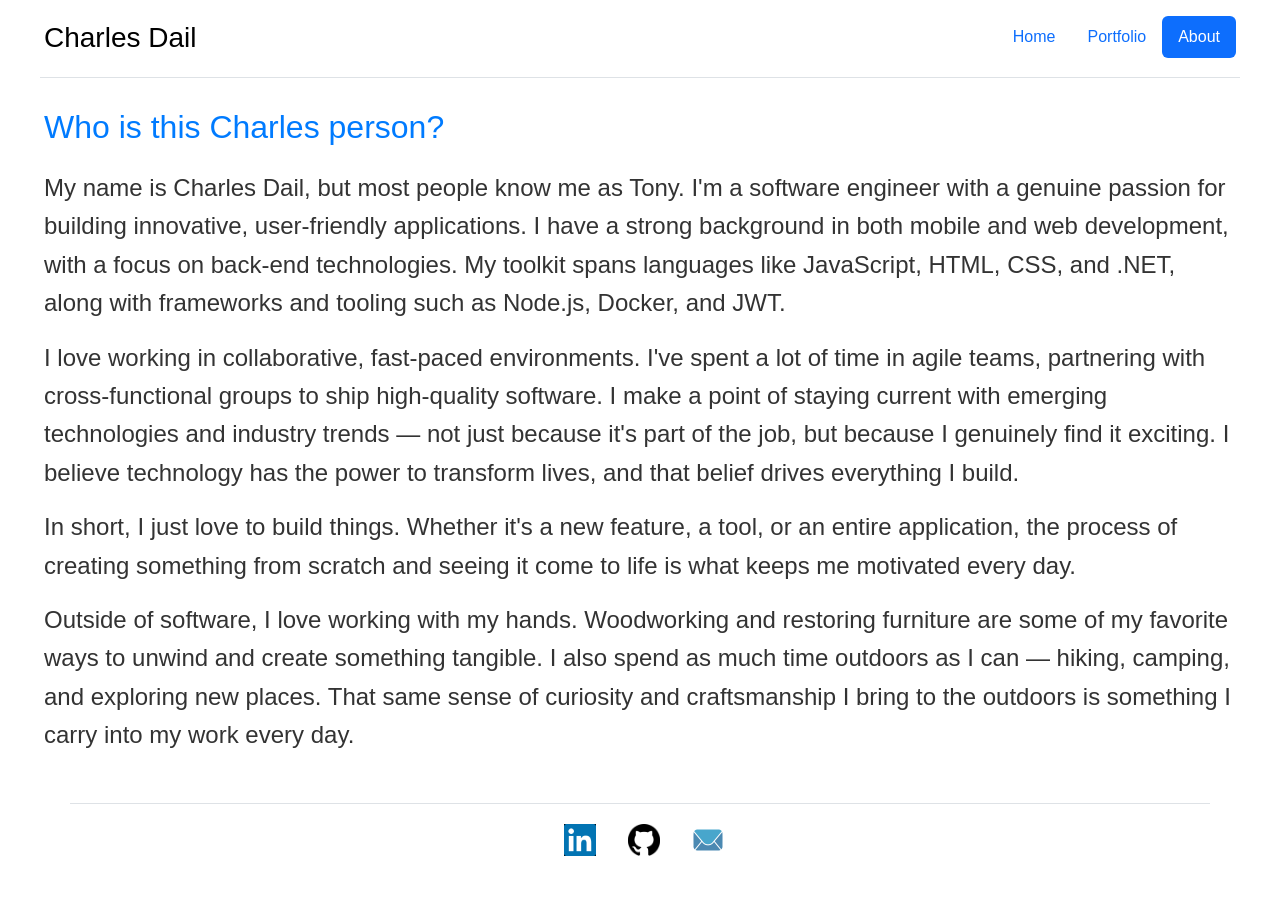
==== about.html @ be0ca4e4 "update about info" ====
<!doctype html>
<html lang="en">
  <head>
    <meta charset="UTF-8" />
    <meta name="viewport" content="width=device-width, initial-scale=1.0" />
    <meta
      http-equiv="Cache-Control"
      content="no-store, no-cache, must-revalidate, max-age=0"
    />
    <meta http-equiv="Pragma" content="no-cache" />
    <meta http-equiv="Expires" content="0" />
    <title>Charles Dail</title>
    <link
      href="https://cdn.jsdelivr.net/npm/bootstrap@5.3.8/dist/css/bootstrap.min.css"
      rel="stylesheet"
      integrity="sha384-sRIl4kxILFvY47J16cr9ZwB07vP4J8+LH7qKQnuqkuIAvNWLzeN8tE5YBujZqJLB"
      crossorigin="anonymous"
    />
    <link rel="stylesheet" href="styles/style.css" />
  </head>
  <body>
    <div data-include="partials/header.html"></div>
    <main class="container-fluid px-1">
        <section>
          <p class="page-title color-primary">Who is this Charles person?</p>
          <p class="page-content">
            My name is Charles Dail, but most people know me as Tony. I'm a software engineer with a genuine passion for building innovative, user-friendly applications. I have a strong background in both mobile and web development, with a focus on back-end technologies. My toolkit spans languages like JavaScript, HTML, CSS, and .NET, along with frameworks and tooling such as Node.js, Docker, and JWT.
          </p>
          <p class="page-content">
          I love working in collaborative, fast-paced environments. I've spent a lot of time in agile teams, partnering with cross-functional groups to ship high-quality software. I make a point of staying current with emerging technologies and industry trends — not just because it's part of the job, but because I genuinely find it exciting. I believe technology has the power to transform lives, and that belief drives everything I build.
          </p>
          <p class="page-content">
            In short, I just love to build things. Whether it's a new feature, a tool, or an entire application, the process of creating something from scratch and seeing it come to life is what keeps me motivated every day.
          </p>
          <p class="page-content">
            Outside of software, I love working with my hands. Woodworking and restoring furniture are some of my favorite ways to unwind and create something tangible. I also spend as much time outdoors as I can — hiking, camping, and exploring new places. That same sense of curiosity and craftsmanship I bring to the outdoors is something I carry into my work every day.          </p>
        </section>
    </main>

    <div data-include="partials/footer.html"></div>

    <script
      src="https://cdn.jsdelivr.net/npm/bootstrap@5.3.8/dist/js/bootstrap.bundle.min.js"
      integrity="sha384-FKyoEForCGlyvwx9Hj09JcYn3nv7wiPVlz7YYwJrWVcXK/BmnVDxM+D2scQbITxI"
      crossorigin="anonymous"
    ></script>
    <script src="scripts/includes.js"></script>
  </body>
</html>
---- styles/style.css ----
:root {
  --bg-color: #f4f7f6;
  --card-bg: #ffffff;
  --text-color: #333333;
  --html-color: #e34c26;
  --css-color: #264de4;
  --js-color: #f7df1e;
  --react-color: #61dafb;
  --node-color: #6cc24a;
  --python-color: #3776ab;
}
html {
  height: 100%;
}

body {
  font-family: Arial, sans-serif;
  margin: 0;
  padding: 0;
  line-height: 1.6;
  width: 100%;
  display: flex;
  flex-direction: column;
  height: 100vh;
  overflow: hidden;
}

main {
  flex: 1;
  overflow-y: auto;
  min-height: 0;
  padding-bottom: 5.5rem;
}
h1 {
  color: #333;
}

.container-fluid {
  max-width: 1200px;
  margin: 0 auto;
  width: 100%;
}

.color-primary {
  color: #007bff;
}
.color-secondary {
  color: #6c757d;
}

.profile-image {
  border: 3px solid black;
  height: 600px;
  width: 600px;
}

.social-icon {
  width: 32px;
  height: 32px;
}

.page-title {
  font-size: 2rem;
  margin-bottom: 1rem;
}

.page-content {
  font-size: 1.5rem;
  color: #333;
}

.skills-container {
  display: grid;
  grid-template-columns: repeat(auto-fit, minmax(150px, 1fr));
  gap: 20px;
  width: 100%;
  max-width: 900px;
}

.skill-card {
  background: var(--card-bg);
  padding: 20px;
  border-radius: 10px;
  text-align: center;
  box-shadow: 0 4px 6px rgba(0, 0, 0, 0.05);
  transition:
    transform 0.2s ease,
    box-shadow 0.2s ease;
}

.skill-card:hover {
  transform: translateY(-5px);
  box-shadow: 0 8px 15px rgba(0, 0, 0, 0.1);
}

.skill-card i {
  font-size: 3rem;
  margin-bottom: 15px;
}

.skill-card span {
  display: block;
  font-weight: 600;
  font-size: 1.1rem;
}

/* Brand Colors for Icons */
.html-icon {
  color: var(--html-color);
}
.css-icon {
  color: var(--css-color);
}
.js-icon {
  color: var(--js-color);
}
.react-icon {
  color: var(--react-color);
}
.node-icon {
  color: var(--node-color);
}
.python-icon {
  color: var(--python-color);
}
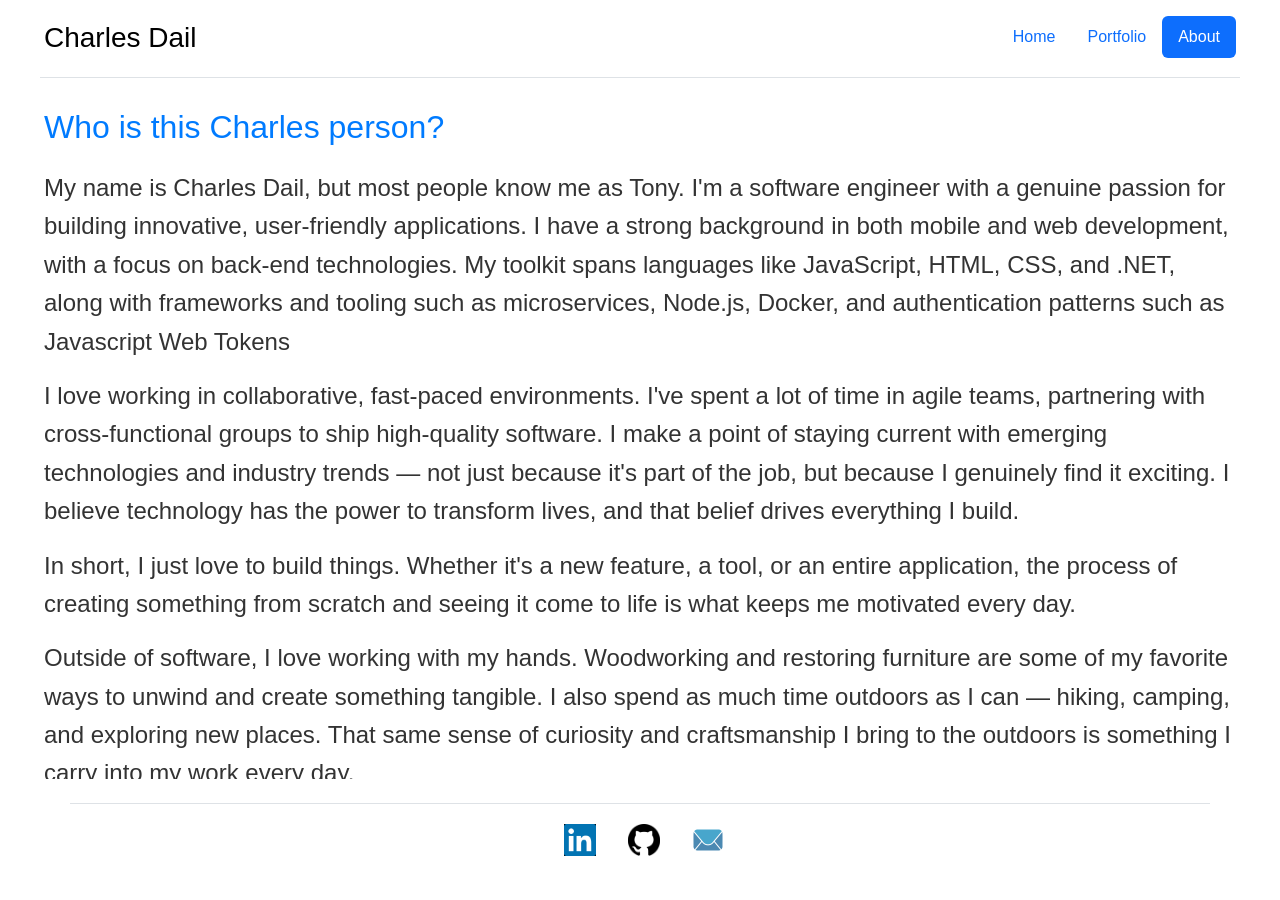
==== commit ad360cfe: "more updates for about" ====
--- a/about.html
+++ b/about.html
@@ -24,7 +24,7 @@
         <section>
           <p class="page-title color-primary">Who is this Charles person?</p>
           <p class="page-content">
-            My name is Charles Dail, but most people know me as Tony. I'm a software engineer with a genuine passion for building innovative, user-friendly applications. I have a strong background in both mobile and web development, with a focus on back-end technologies. My toolkit spans languages like JavaScript, HTML, CSS, and .NET, along with frameworks and tooling such as Node.js, Docker, and JWT.
+            My name is Charles Dail, but most people know me as Tony. I'm a software engineer with a genuine passion for building innovative, user-friendly applications. I have a strong background in both mobile and web development, with a focus on back-end technologies. My toolkit spans languages like JavaScript, HTML, CSS, and .NET, along with frameworks and tooling such as microservices, Node.js, Docker, and authentication patterns such as Javascript Web Tokens
           </p>
           <p class="page-content">
           I love working in collaborative, fast-paced environments. I've spent a lot of time in agile teams, partnering with cross-functional groups to ship high-quality software. I make a point of staying current with emerging technologies and industry trends — not just because it's part of the job, but because I genuinely find it exciting. I believe technology has the power to transform lives, and that belief drives everything I build.
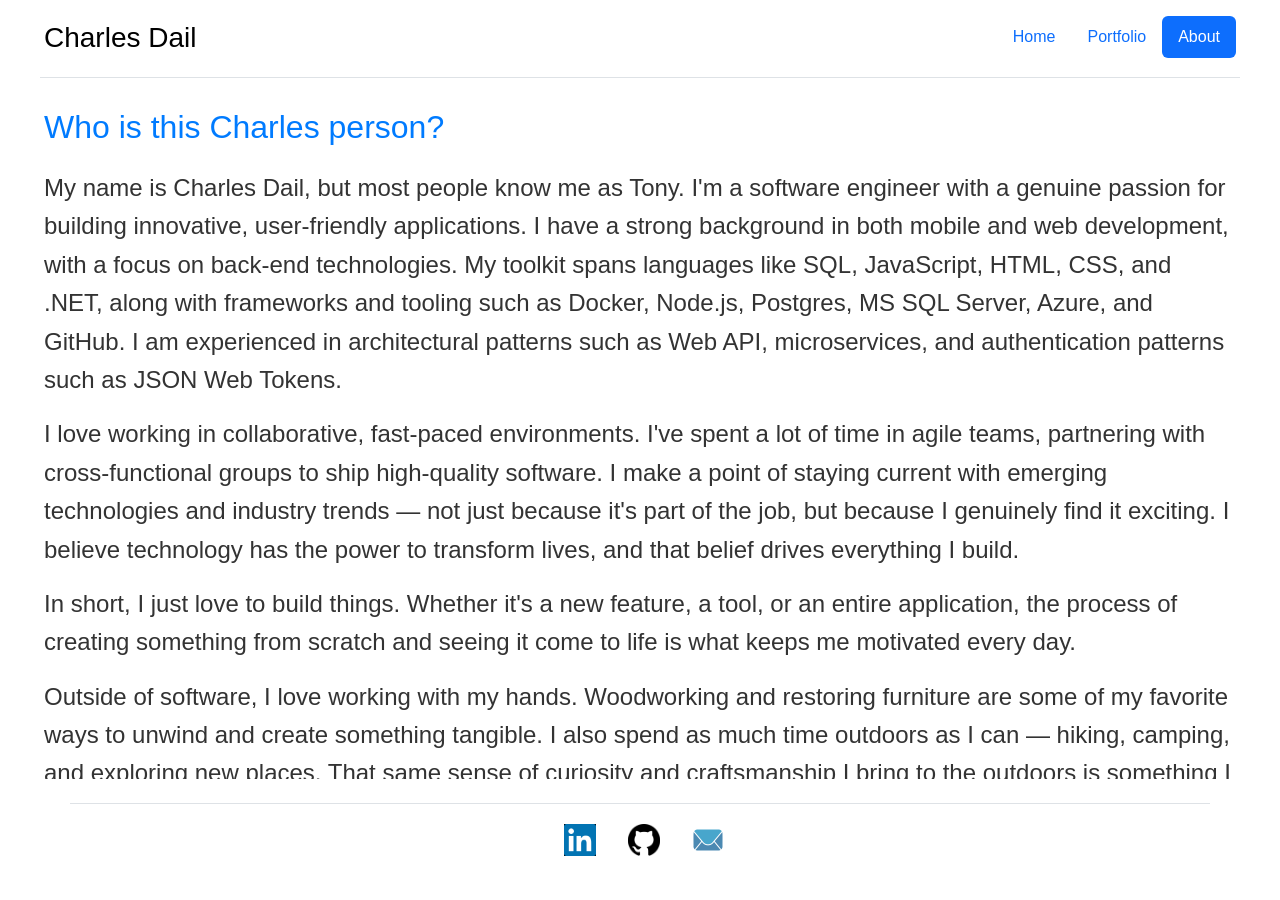
==== commit 1b5f2f59: "my profile updates" ====
--- a/about.html
+++ b/about.html
@@ -24,7 +24,7 @@
         <section>
           <p class="page-title color-primary">Who is this Charles person?</p>
           <p class="page-content">
-            My name is Charles Dail, but most people know me as Tony. I'm a software engineer with a genuine passion for building innovative, user-friendly applications. I have a strong background in both mobile and web development, with a focus on back-end technologies. My toolkit spans languages like JavaScript, HTML, CSS, and .NET, along with frameworks and tooling such as microservices, Node.js, Docker, and authentication patterns such as Javascript Web Tokens
+            My name is Charles Dail, but most people know me as Tony. I'm a software engineer with a genuine passion for building innovative, user-friendly applications. I have a strong background in both mobile and web development, with a focus on back-end technologies. My toolkit spans languages like SQL, JavaScript, HTML, CSS, and .NET, along with frameworks and tooling such as Docker, Node.js, Postgres, MS SQL Server, Azure, and GitHub. I am experienced in architectural patterns such as Web API, microservices, and authentication patterns such as JSON Web Tokens.
           </p>
           <p class="page-content">
           I love working in collaborative, fast-paced environments. I've spent a lot of time in agile teams, partnering with cross-functional groups to ship high-quality software. I make a point of staying current with emerging technologies and industry trends — not just because it's part of the job, but because I genuinely find it exciting. I believe technology has the power to transform lives, and that belief drives everything I build.
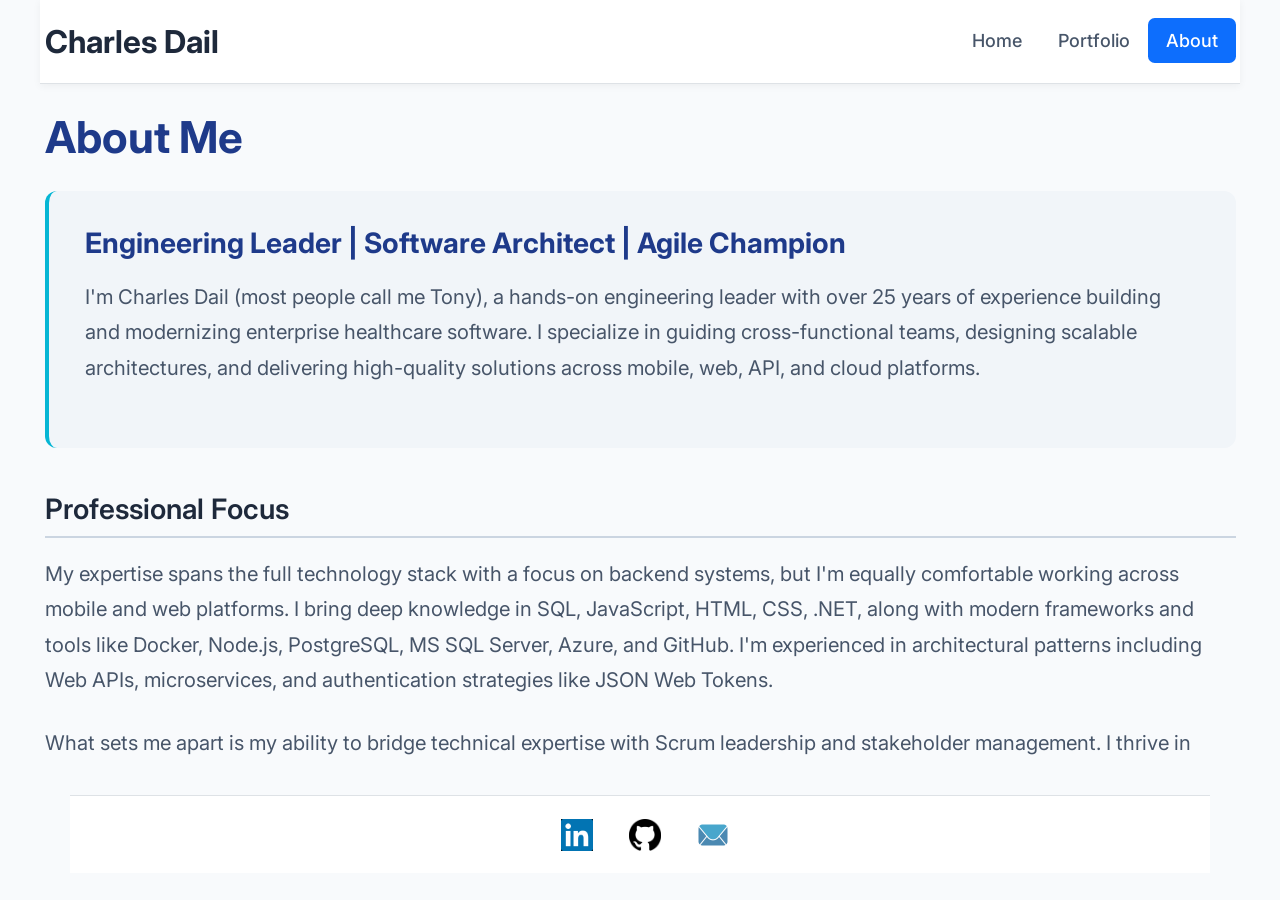
==== commit b20712b2: "updated colors, typography and overal tone" ====
--- a/about.html
+++ b/about.html
@@ -3,13 +3,25 @@
   <head>
     <meta charset="UTF-8" />
     <meta name="viewport" content="width=device-width, initial-scale=1.0" />
+    <meta name="description" content="About Charles Dail - Learn about my 25+ years of experience in engineering leadership, software architecture, and healthcare technology innovation. Passionate about building great teams and transformative solutions." />
+    <meta name="keywords" content="about charles dail, software engineering leader, career background, leadership philosophy, healthcare software" />
+    <meta name="author" content="Charles Dail" />
+    
+    <!-- Open Graph / Social Media -->
+    <meta property="og:type" content="profile" />
+    <meta property="og:title" content="About Charles Dail - Engineering Leader" />
+    <meta property="og:description" content="Learn about my 25+ years of experience in engineering leadership and healthcare technology innovation." />
+    
     <meta
       http-equiv="Cache-Control"
       content="no-store, no-cache, must-revalidate, max-age=0"
     />
     <meta http-equiv="Pragma" content="no-cache" />
     <meta http-equiv="Expires" content="0" />
-    <title>Charles Dail</title>
+    <title>About Charles Dail - Engineering Leader & Software Architect</title>
+    <link rel="preconnect" href="https://fonts.googleapis.com">
+    <link rel="preconnect" href="https://fonts.gstatic.com" crossorigin>
+    <link href="https://fonts.googleapis.com/css2?family=Inter:wght@400;500;600;700&display=swap" rel="stylesheet">
     <link
       href="https://cdn.jsdelivr.net/npm/bootstrap@5.3.8/dist/css/bootstrap.min.css"
       rel="stylesheet"
@@ -20,20 +32,49 @@
   </head>
   <body>
     <div data-include="partials/header.html"></div>
-    <main class="container-fluid px-1">
+    <main class="container-fluid px-1" role="main">
         <section>
-          <p class="page-title color-primary">Who is this Charles person?</p>
+          <h1 class="page-title color-primary">About Me</h1>
+          
+          <div class="about-summary">
+            <h2 class="color-secondary">Engineering Leader | Software Architect | Agile Champion</h2>
+            <p class="page-content">
+              I'm Charles Dail (most people call me Tony), a hands-on engineering leader with over 25 years of experience building and modernizing enterprise healthcare software. I specialize in guiding cross-functional teams, designing scalable architectures, and delivering high-quality solutions across mobile, web, API, and cloud platforms.
+            </p>
+          </div>
+
+          <h3 class="section-heading">Professional Focus</h3>
           <p class="page-content">
-            My name is Charles Dail, but most people know me as Tony. I'm a software engineer with a genuine passion for building innovative, user-friendly applications. I have a strong background in both mobile and web development, with a focus on back-end technologies. My toolkit spans languages like SQL, JavaScript, HTML, CSS, and .NET, along with frameworks and tooling such as Docker, Node.js, Postgres, MS SQL Server, Azure, and GitHub. I am experienced in architectural patterns such as Web API, microservices, and authentication patterns such as JSON Web Tokens.
+            My expertise spans the full technology stack with a focus on backend systems, but I'm equally comfortable working across mobile and web platforms. I bring deep knowledge in SQL, JavaScript, HTML, CSS, .NET, along with modern frameworks and tools like Docker, Node.js, PostgreSQL, MS SQL Server, Azure, and GitHub. I'm experienced in architectural patterns including Web APIs, microservices, and authentication strategies like JSON Web Tokens.
           </p>
+          
           <p class="page-content">
-          I love working in collaborative, fast-paced environments. I've spent a lot of time in agile teams, partnering with cross-functional groups to ship high-quality software. I make a point of staying current with emerging technologies and industry trends — not just because it's part of the job, but because I genuinely find it exciting. I believe technology has the power to transform lives, and that belief drives everything I build.
+            What sets me apart is my ability to bridge technical expertise with Scrum leadership and stakeholder management. I thrive in collaborative, agile environments where I can mentor teams, align cross-functional groups, and ensure we're delivering software that truly solves user problems.
           </p>
+
+          <h3 class="section-heading">Leadership Philosophy</h3>
           <p class="page-content">
-            In short, I just love to build things. Whether it's a new feature, a tool, or an entire application, the process of creating something from scratch and seeing it come to life is what keeps me motivated every day.
+            I believe great software comes from great teams. My approach combines technical rigor with empathy and clear communication. I focus on building psychological safety, removing blockers, and empowering team members to do their best work. Whether I'm architecting a new system or conducting a sprint retrospective, I'm always thinking about how to make the process better for everyone involved.
           </p>
+
+          <h3 class="section-heading">Passion for Innovation</h3>
           <p class="page-content">
-            Outside of software, I love working with my hands. Woodworking and restoring furniture are some of my favorite ways to unwind and create something tangible. I also spend as much time outdoors as I can — hiking, camping, and exploring new places. That same sense of curiosity and craftsmanship I bring to the outdoors is something I carry into my work every day.          </p>
+            Technology isn't just my career—it's my passion. I stay current with emerging technologies and industry trends because I genuinely find them exciting. I believe technology has the power to transform lives, especially in healthcare where the impact is so direct and meaningful. That belief drives everything I build and every team I lead.
+          </p>
+
+          <h3 class="section-heading">Beyond the Code</h3>
+          <p class="page-content">
+            Outside of software, I love working with my hands. Woodworking and restoring furniture are some of my favorite ways to unwind and create something tangible. I also spend as much time outdoors as I can—hiking, camping, and exploring new places. That same sense of curiosity and craftsmanship I bring to the workshop is something I carry into my work every day.
+          </p>
+          
+          <div class="cta-group mt-4">
+            <a href="mailto:tony.dail@gmail.com" class="btn-primary-custom">
+              <i class="fas fa-envelope"></i> Get in Touch
+            </a>
+            <a href="https://www.linkedin.com/in/charles-dail-b689771" target="_blank" class="btn-secondary-custom">
+              <i class="fab fa-linkedin"></i> Connect on LinkedIn
+            </a>
+          </div>
         </section>
     </main>
 
--- a/styles/style.css
+++ b/styles/style.css
@@ -1,28 +1,86 @@
 :root {
-  --bg-color: #f4f7f6;
-  --card-bg: #ffffff;
-  --text-color: #333333;
+  /* Brand Colors - Trustworthy + Innovative + Developer-Focused */
+  --primary-blue: #1e3a8a; /* Deep blue - trustworthy, professional */
+  --primary-blue-light: #3b82f6; /* Lighter blue for interactive elements */
+  --primary-blue-dark: #1e293b; /* Dark blue for headers */
+  
+  --secondary-teal: #06b6d4; /* Vibrant teal - innovative, energetic */
+  --secondary-teal-light: #22d3ee;
+  --secondary-teal-dark: #0891b2;
+  
+  --accent-orange: #f97316; /* Warm orange - call to action */
+  --accent-purple: #8b5cf6; /* Purple - creative, technical */
+  
+  /* Neutrals */
+  --gray-50: #f8fafc;
+  --gray-100: #f1f5f9;
+  --gray-200: #e2e8f0;
+  --gray-300: #cbd5e1;
+  --gray-400: #94a3b8;
+  --gray-500: #64748b;
+  --gray-600: #475569;
+  --gray-700: #334155;
+  --gray-800: #1e293b;
+  --gray-900: #0f172a;
+  
+  /* Semantic Colors */
+  --text-primary: #0f172a;
+  --text-secondary: #475569;
+  --text-muted: #64748b;
+  --bg-primary: #ffffff;
+  --bg-secondary: #f8fafc;
+  --bg-tertiary: #f1f5f9;
+  
+  --success: #10b981;
+  --warning: #f59e0b;
+  --error: #ef4444;
+  --info: #06b6d4;
+  
+  /* Legacy brand colors for skill icons */
   --html-color: #e34c26;
   --css-color: #264de4;
   --js-color: #f7df1e;
   --react-color: #61dafb;
   --node-color: #6cc24a;
   --python-color: #3776ab;
+  
+  /* Typography Scale - Modular Scale 1.25 */
+  --font-base: 18px;
+  --font-sm: 0.875rem;
+  --font-md: 1rem;
+  --font-lg: 1.125rem;
+  --font-xl: 1.25rem;
+  --font-2xl: 1.563rem;
+  --font-3xl: 1.953rem;
+  --font-4xl: 2.441rem;
+  --font-5xl: 3.052rem;
+  
+  --line-height-tight: 1.2;
+  --line-height-normal: 1.5;
+  --line-height-relaxed: 1.75;
+  
+  --font-weight-normal: 400;
+  --font-weight-medium: 500;
+  --font-weight-semibold: 600;
+  --font-weight-bold: 700;
 }
 html {
   height: 100%;
+  font-size: var(--font-base);
 }
 
 body {
-  font-family: Arial, sans-serif;
+  font-family: 'Inter', -apple-system, BlinkMacSystemFont, 'Segoe UI', Roboto, 'Helvetica Neue', Arial, sans-serif;
   margin: 0;
   padding: 0;
-  line-height: 1.6;
+  line-height: var(--line-height-normal);
   width: 100%;
   display: flex;
   flex-direction: column;
   height: 100vh;
   overflow: hidden;
+  background-color: var(--bg-secondary);
+  color: var(--text-primary);
 }
 
 main {
@@ -31,6 +89,34 @@
   min-height: 0;
   padding-bottom: 5.5rem;
 }
+h1, h2, h3, h4, h5, h6 {
+  font-family: 'Inter', -apple-system, BlinkMacSystemFont, 'Segoe UI', sans-serif;
+  font-weight: var(--font-weight-bold);
+  line-height: var(--line-height-tight);
+  color: var(--primary-blue-dark);
+  margin-top: 0;
+}
+
+h1 {
+  font-size: var(--font-5xl);
+  margin-bottom: 1.5rem;
+}
+
+h2 {
+  font-size: var(--font-4xl);
+  margin-bottom: 1.25rem;
+}
+
+h3 {
+  font-size: var(--font-3xl);
+  margin-bottom: 1rem;
+}
+
+h4 {
+  font-size: var(--font-2xl);
+  margin-bottom: 0.875rem;
+}
+
 h1 {
   color: #333;
 }
@@ -42,10 +128,10 @@
 }
 
 .color-primary {
-  color: #007bff;
+  color: var(--primary-blue);
 }
 .color-secondary {
-  color: #6c757d;
+  color: var(--text-secondary);
 }
 
 .profile-image {
@@ -60,13 +146,17 @@
 }
 
 .page-title {
-  font-size: 2rem;
-  margin-bottom: 1rem;
+  font-size: var(--font-4xl);
+  font-weight: var(--font-weight-bold);
+  line-height: var(--line-height-tight);
+  margin-bottom: 1.5rem;
 }
 
 .page-content {
-  font-size: 1.5rem;
-  color: #333;
+  font-size: var(--font-lg);
+  line-height: var(--line-height-relaxed);
+  color: var(--text-secondary);
+  margin-bottom: 1.5rem;
 }
 
 .skills-container {
@@ -78,7 +168,7 @@
 }
 
 .skill-card {
-  background: var(--card-bg);
+  background: var(--bg-primary);
   padding: 20px;
   border-radius: 10px;
   text-align: center;
@@ -86,11 +176,13 @@
   transition:
     transform 0.2s ease,
     box-shadow 0.2s ease;
+  border: 1px solid var(--gray-200);
 }
 
 .skill-card:hover {
   transform: translateY(-5px);
   box-shadow: 0 8px 15px rgba(0, 0, 0, 0.1);
+  border-color: var(--secondary-teal);
 }
 
 .skill-card i {
@@ -100,8 +192,9 @@
 
 .skill-card span {
   display: block;
-  font-weight: 600;
-  font-size: 1.1rem;
+  font-weight: var(--font-weight-semibold);
+  font-size: var(--font-lg);
+  color: var(--text-primary);
 }
 
 /* Brand Colors for Icons */
@@ -123,3 +216,349 @@
 .python-icon {
   color: var(--python-color);
 }
+.linux-icon {
+  color: var(--gray-800);
+}
+.apple-icon {
+  color: var(--gray-700);
+}
+.windows-icon {
+  color: #0078D4;
+}
+.android-icon {
+  color: #3DDC84;
+}
+.docker-icon {
+  color: #2496ED;
+}
+.atlassian-icon {
+  color: #0052CC;
+}
+.github-icon {
+  color: var(--gray-900);
+}
+
+/* Buttons and CTAs */
+.btn-primary-custom {
+  background-color: var(--primary-blue);
+  color: white;
+  padding: 0.75rem 1.5rem;
+  border-radius: 8px;
+  font-weight: var(--font-weight-semibold);
+  text-decoration: none;
+  display: inline-block;
+  transition: all 0.2s ease;
+  border: none;
+  cursor: pointer;
+}
+
+.btn-primary-custom:hover {
+  background-color: var(--primary-blue-dark);
+  transform: translateY(-2px);
+  box-shadow: 0 4px 12px rgba(30, 58, 138, 0.3);
+  color: white;
+}
+
+.btn-secondary-custom {
+  background-color: var(--secondary-teal);
+  color: white;
+  padding: 0.75rem 1.5rem;
+  border-radius: 8px;
+  font-weight: var(--font-weight-semibold);
+  text-decoration: none;
+  display: inline-block;
+  transition: all 0.2s ease;
+  border: none;
+  cursor: pointer;
+}
+
+.btn-secondary-custom:hover {
+  background-color: var(--secondary-teal-dark);
+  transform: translateY(-2px);
+  box-shadow: 0 4px 12px rgba(6, 182, 212, 0.3);
+  color: white;
+}
+
+.btn-outline-custom {
+  background-color: transparent;
+  color: var(--primary-blue);
+  padding: 0.75rem 1.5rem;
+  border-radius: 8px;
+  font-weight: var(--font-weight-semibold);
+  text-decoration: none;
+  display: inline-block;
+  transition: all 0.2s ease;
+  border: 2px solid var(--primary-blue);
+  cursor: pointer;
+}
+
+.btn-outline-custom:hover {
+  background-color: var(--primary-blue);
+  color: white;
+  transform: translateY(-2px);
+}
+
+/* Links */
+a {
+  color: var(--secondary-teal);
+  text-decoration: none;
+  transition: color 0.2s ease;
+}
+
+a:hover {
+  color: var(--secondary-teal-dark);
+  text-decoration: underline;
+}
+
+/* Hero Section Styles */
+.hero-section {
+  background: linear-gradient(135deg, var(--bg-secondary) 0%, var(--gray-100) 100%);
+  padding: 3rem 0;
+  border-radius: 12px;
+  margin-bottom: 2rem;
+}
+
+.hero-headline {
+  font-size: var(--font-5xl);
+  font-weight: var(--font-weight-bold);
+  line-height: var(--line-height-tight);
+  margin-bottom: 1rem;
+}
+
+.hero-subheadline {
+  font-size: var(--font-3xl);
+  font-weight: var(--font-weight-semibold);
+  line-height: var(--line-height-tight);
+  margin-bottom: 1.5rem;
+}
+
+.hero-metrics {
+  display: flex;
+  gap: 2rem;
+  margin: 1.5rem 0;
+  flex-wrap: wrap;
+}
+
+.hero-metric {
+  display: flex;
+  align-items: center;
+  gap: 0.5rem;
+  font-size: var(--font-lg);
+  font-weight: var(--font-weight-medium);
+  color: var(--text-secondary);
+}
+
+.hero-metric i {
+  color: var(--secondary-teal);
+}
+
+.cta-group {
+  display: flex;
+  gap: 1rem;
+  margin-top: 2rem;
+  flex-wrap: wrap;
+}
+
+/* Skills Section */
+.skills-section {
+  width: 100%;
+  max-width: 1200px;
+}
+
+.skills-category-title {
+  font-size: var(--font-2xl);
+  font-weight: var(--font-weight-semibold);
+  color: var(--primary-blue-dark);
+  margin-top: 2.5rem;
+  margin-bottom: 1.25rem;
+  padding-bottom: 0.5rem;
+  border-bottom: 2px solid var(--secondary-teal);
+}
+
+/* About Page Sections */
+.about-summary {
+  background: var(--bg-tertiary);
+  padding: 2rem;
+  border-radius: 12px;
+  margin-bottom: 2rem;
+  border-left: 4px solid var(--secondary-teal);
+}
+
+.about-summary h2 {
+  font-size: var(--font-2xl);
+  color: var(--primary-blue);
+  margin-bottom: 1rem;
+}
+
+.section-heading {
+  font-size: var(--font-2xl);
+  font-weight: var(--font-weight-semibold);
+  color: var(--primary-blue-dark);
+  margin-top: 2.5rem;
+  margin-bottom: 1rem;
+  padding-bottom: 0.5rem;
+  border-bottom: 2px solid var(--gray-300);
+}
+
+/* Portfolio Cards */
+.portfolio-grid {
+  display: grid;
+  grid-template-columns: repeat(auto-fit, minmax(350px, 1fr));
+  gap: 2rem;
+  margin-top: 2rem;
+}
+
+.portfolio-card {
+  background: var(--bg-primary);
+  border: 1px solid var(--gray-200);
+  border-radius: 12px;
+  overflow: hidden;
+  transition: all 0.3s ease;
+  box-shadow: 0 2px 8px rgba(0, 0, 0, 0.05);
+}
+
+.portfolio-card:hover {
+  transform: translateY(-5px);
+  box-shadow: 0 8px 20px rgba(0, 0, 0, 0.1);
+  border-color: var(--secondary-teal);
+}
+
+.portfolio-card-header {
+  background: linear-gradient(135deg, var(--primary-blue) 0%, var(--primary-blue-light) 100%);
+  color: white;
+  padding: 1.5rem;
+  display: flex;
+  align-items: center;
+  gap: 1rem;
+}
+
+.portfolio-icon {
+  font-size: 2rem;
+  color: var(--secondary-teal-light);
+}
+
+.portfolio-card-header h3 {
+  margin: 0;
+  font-size: var(--font-xl);
+  color: white;
+}
+
+.portfolio-card-body {
+  padding: 1.5rem;
+}
+
+.portfolio-card-body p {
+  font-size: var(--font-md);
+  line-height: var(--line-height-normal);
+  color: var(--text-secondary);
+  margin-bottom: 1rem;
+}
+
+.portfolio-card-body ul {
+  margin: 1rem 0;
+  padding-left: 1.5rem;
+}
+
+.portfolio-card-body li {
+  color: var(--text-secondary);
+  margin-bottom: 0.5rem;
+}
+
+.tech-tags {
+  display: flex;
+  flex-wrap: wrap;
+  gap: 0.5rem;
+  margin: 1rem 0;
+}
+
+.tech-tag {
+  background: var(--bg-tertiary);
+  color: var(--primary-blue);
+  padding: 0.25rem 0.75rem;
+  border-radius: 6px;
+  font-size: var(--font-sm);
+  font-weight: var(--font-weight-medium);
+  border: 1px solid var(--gray-300);
+}
+
+.portfolio-card-footer {
+  padding: 1rem 1.5rem;
+  background: var(--bg-secondary);
+  border-top: 1px solid var(--gray-200);
+}
+
+.btn-sm {
+  padding: 0.5rem 1rem;
+  font-size: var(--font-sm);
+}
+
+/* Header and Navigation */
+header {
+  background: var(--bg-primary);
+  box-shadow: 0 2px 8px rgba(0, 0, 0, 0.05);
+}
+
+.header-name {
+  font-weight: var(--font-weight-bold);
+  color: var(--primary-blue-dark);
+}
+
+.nav-link-custom {
+  color: var(--text-secondary);
+  font-weight: var(--font-weight-medium);
+  transition: all 0.2s ease;
+  border-radius: 8px;
+  padding: 0.5rem 1rem;
+}
+
+.nav-link-custom:hover {
+  color: var(--primary-blue);
+  background-color: var(--bg-secondary);
+}
+
+.nav-link-custom.active {
+  color: white;
+  background-color: var(--primary-blue);
+}
+
+.nav-link-custom.active:hover {
+  background-color: var(--primary-blue-dark);
+}
+
+/* Footer */
+footer {
+  background: var(--bg-primary);
+  border-top: 2px solid var(--gray-200);
+}
+
+/* Responsive adjustments */
+@media (max-width: 768px) {
+  .hero-headline {
+    font-size: var(--font-4xl);
+  }
+  
+  .hero-subheadline {
+    font-size: var(--font-2xl);
+  }
+  
+  .hero-metrics {
+    flex-direction: column;
+    gap: 0.75rem;
+  }
+  
+  .cta-group {
+    flex-direction: column;
+    width: 100%;
+  }
+  
+  .btn-primary-custom,
+  .btn-secondary-custom,
+  .btn-outline-custom {
+    width: 100%;
+    text-align: center;
+  }
+  
+  .portfolio-grid {
+    grid-template-columns: 1fr;
+  }
+}
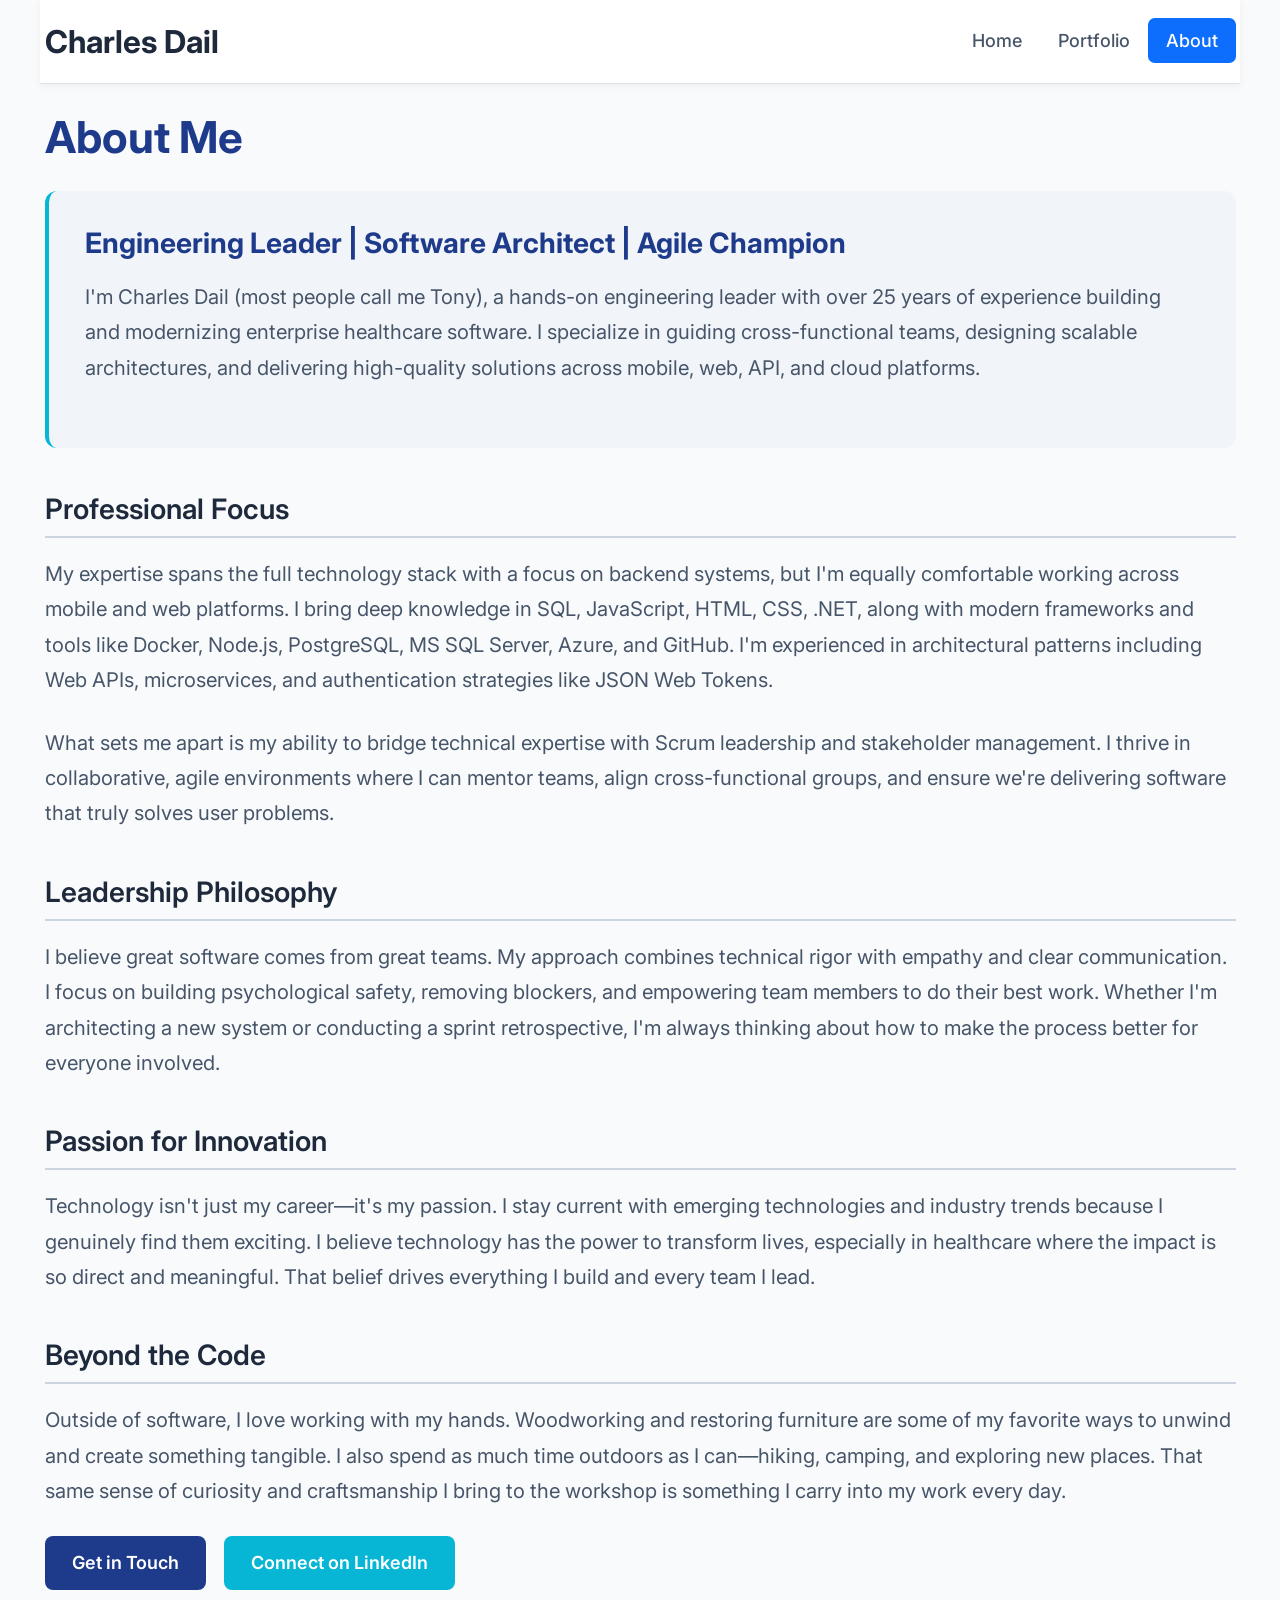
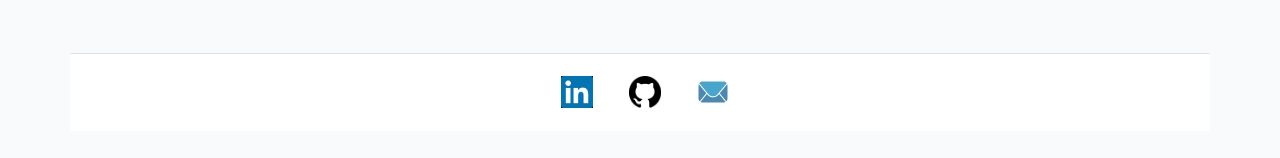
==== commit f90ebe5b: "Fixed LinkedIn links and added readme file." ====
--- a/about.html
+++ b/about.html
@@ -71,7 +71,7 @@
             <a href="mailto:tony.dail@gmail.com" class="btn-primary-custom">
               <i class="fas fa-envelope"></i> Get in Touch
             </a>
-            <a href="https://www.linkedin.com/in/charles-dail-b689771" target="_blank" class="btn-secondary-custom">
+            <a href="https://www.linkedin.com/in/charlesadail" target="_blank" class="btn-secondary-custom">
               <i class="fab fa-linkedin"></i> Connect on LinkedIn
             </a>
           </div>
--- a/styles/style.css
+++ b/styles/style.css
@@ -65,7 +65,6 @@
   --font-weight-bold: 700;
 }
 html {
-  height: 100%;
   font-size: var(--font-base);
 }
 
@@ -75,19 +74,16 @@
   padding: 0;
   line-height: var(--line-height-normal);
   width: 100%;
+  background-color: var(--bg-secondary);
+  color: var(--text-primary);
+  min-height: 100vh;
   display: flex;
   flex-direction: column;
-  height: 100vh;
-  overflow: hidden;
-  background-color: var(--bg-secondary);
-  color: var(--text-primary);
 }
 
 main {
   flex: 1;
-  overflow-y: auto;
-  min-height: 0;
-  padding-bottom: 5.5rem;
+  padding-bottom: 2rem;
 }
 h1, h2, h3, h4, h5, h6 {
   font-family: 'Inter', -apple-system, BlinkMacSystemFont, 'Segoe UI', sans-serif;
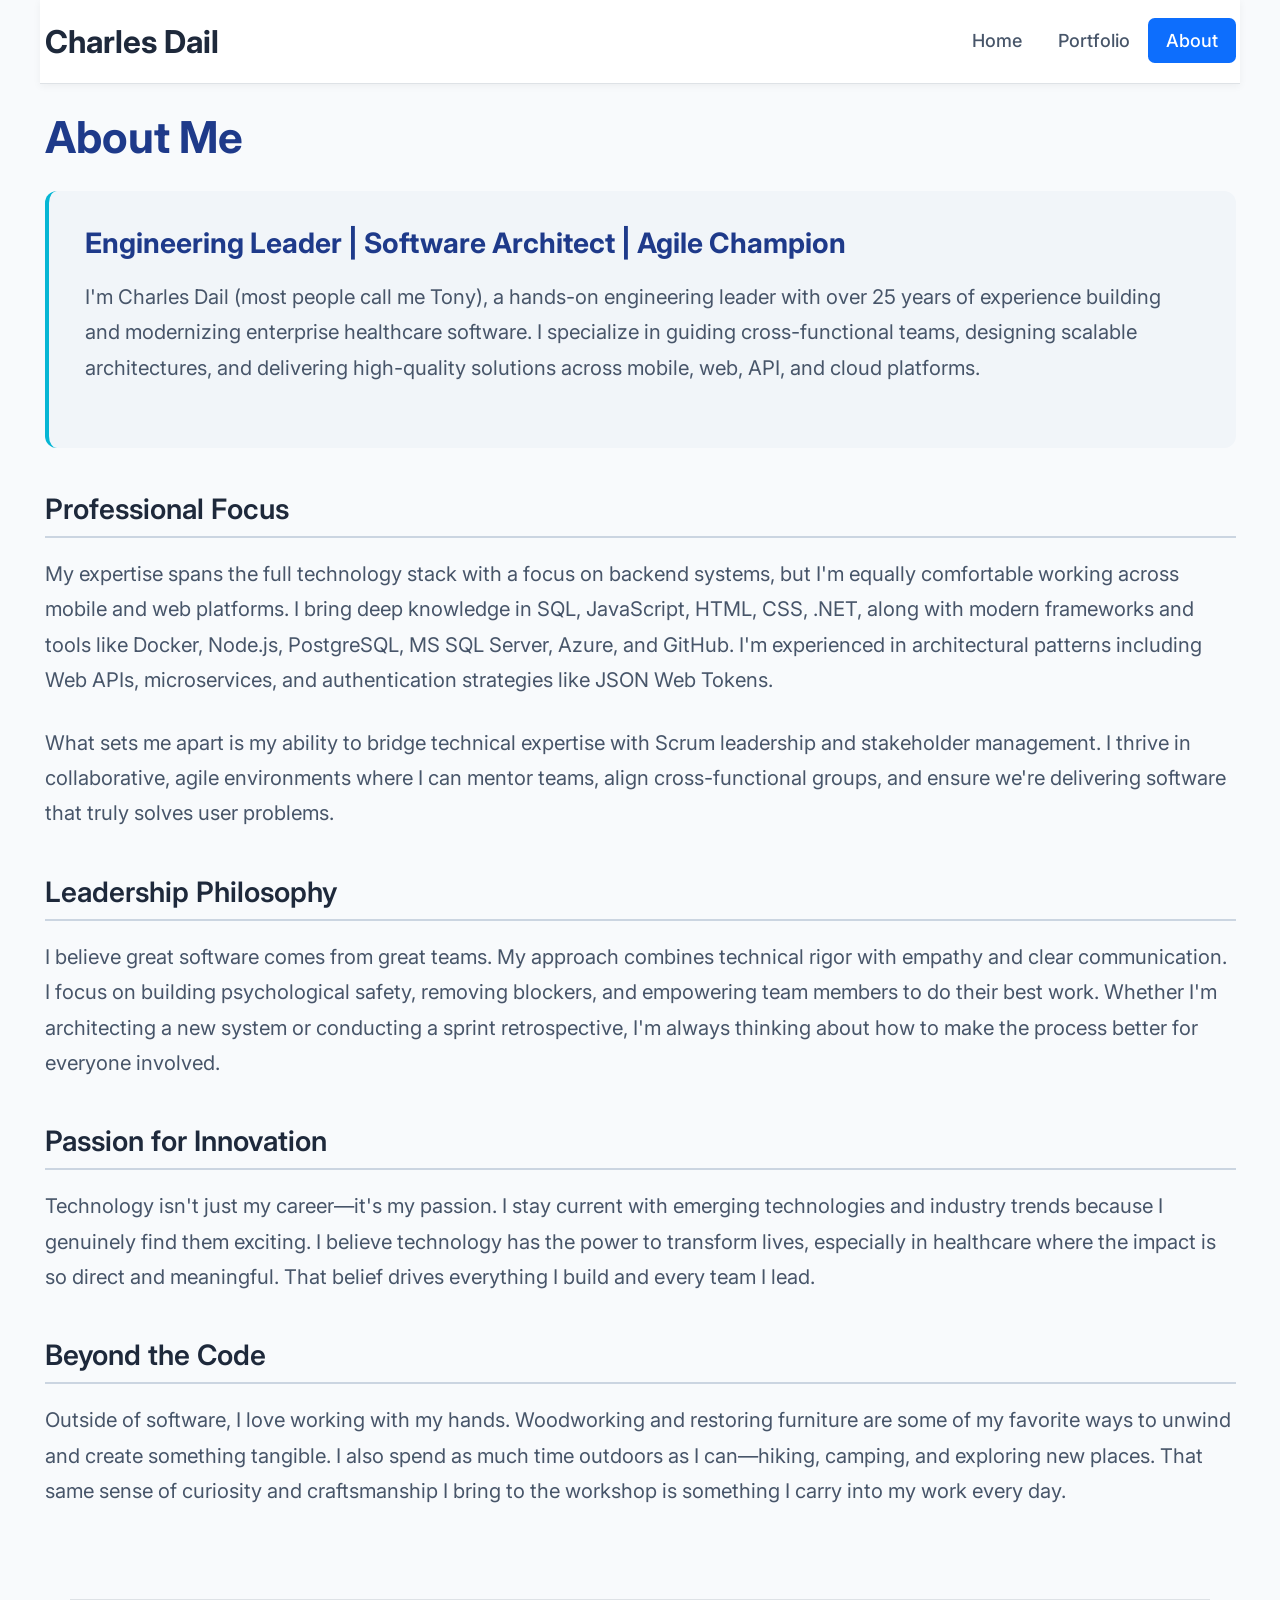
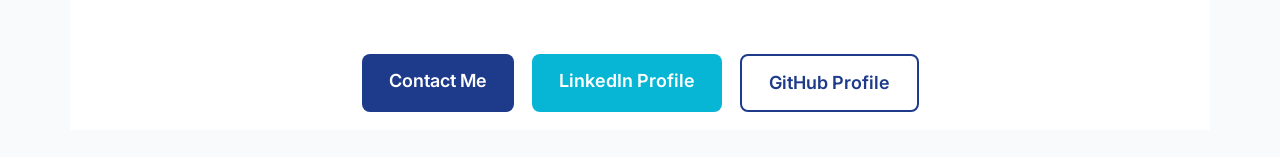
==== commit 65e592c5: "Cleaned up footer and removed duplicate buttons for various profiles" ====
--- a/about.html
+++ b/about.html
@@ -66,15 +66,6 @@
           <p class="page-content">
             Outside of software, I love working with my hands. Woodworking and restoring furniture are some of my favorite ways to unwind and create something tangible. I also spend as much time outdoors as I can—hiking, camping, and exploring new places. That same sense of curiosity and craftsmanship I bring to the workshop is something I carry into my work every day.
           </p>
-          
-          <div class="cta-group mt-4">
-            <a href="mailto:tony.dail@gmail.com" class="btn-primary-custom">
-              <i class="fas fa-envelope"></i> Get in Touch
-            </a>
-            <a href="https://www.linkedin.com/in/charlesadail" target="_blank" class="btn-secondary-custom">
-              <i class="fab fa-linkedin"></i> Connect on LinkedIn
-            </a>
-          </div>
         </section>
     </main>
 
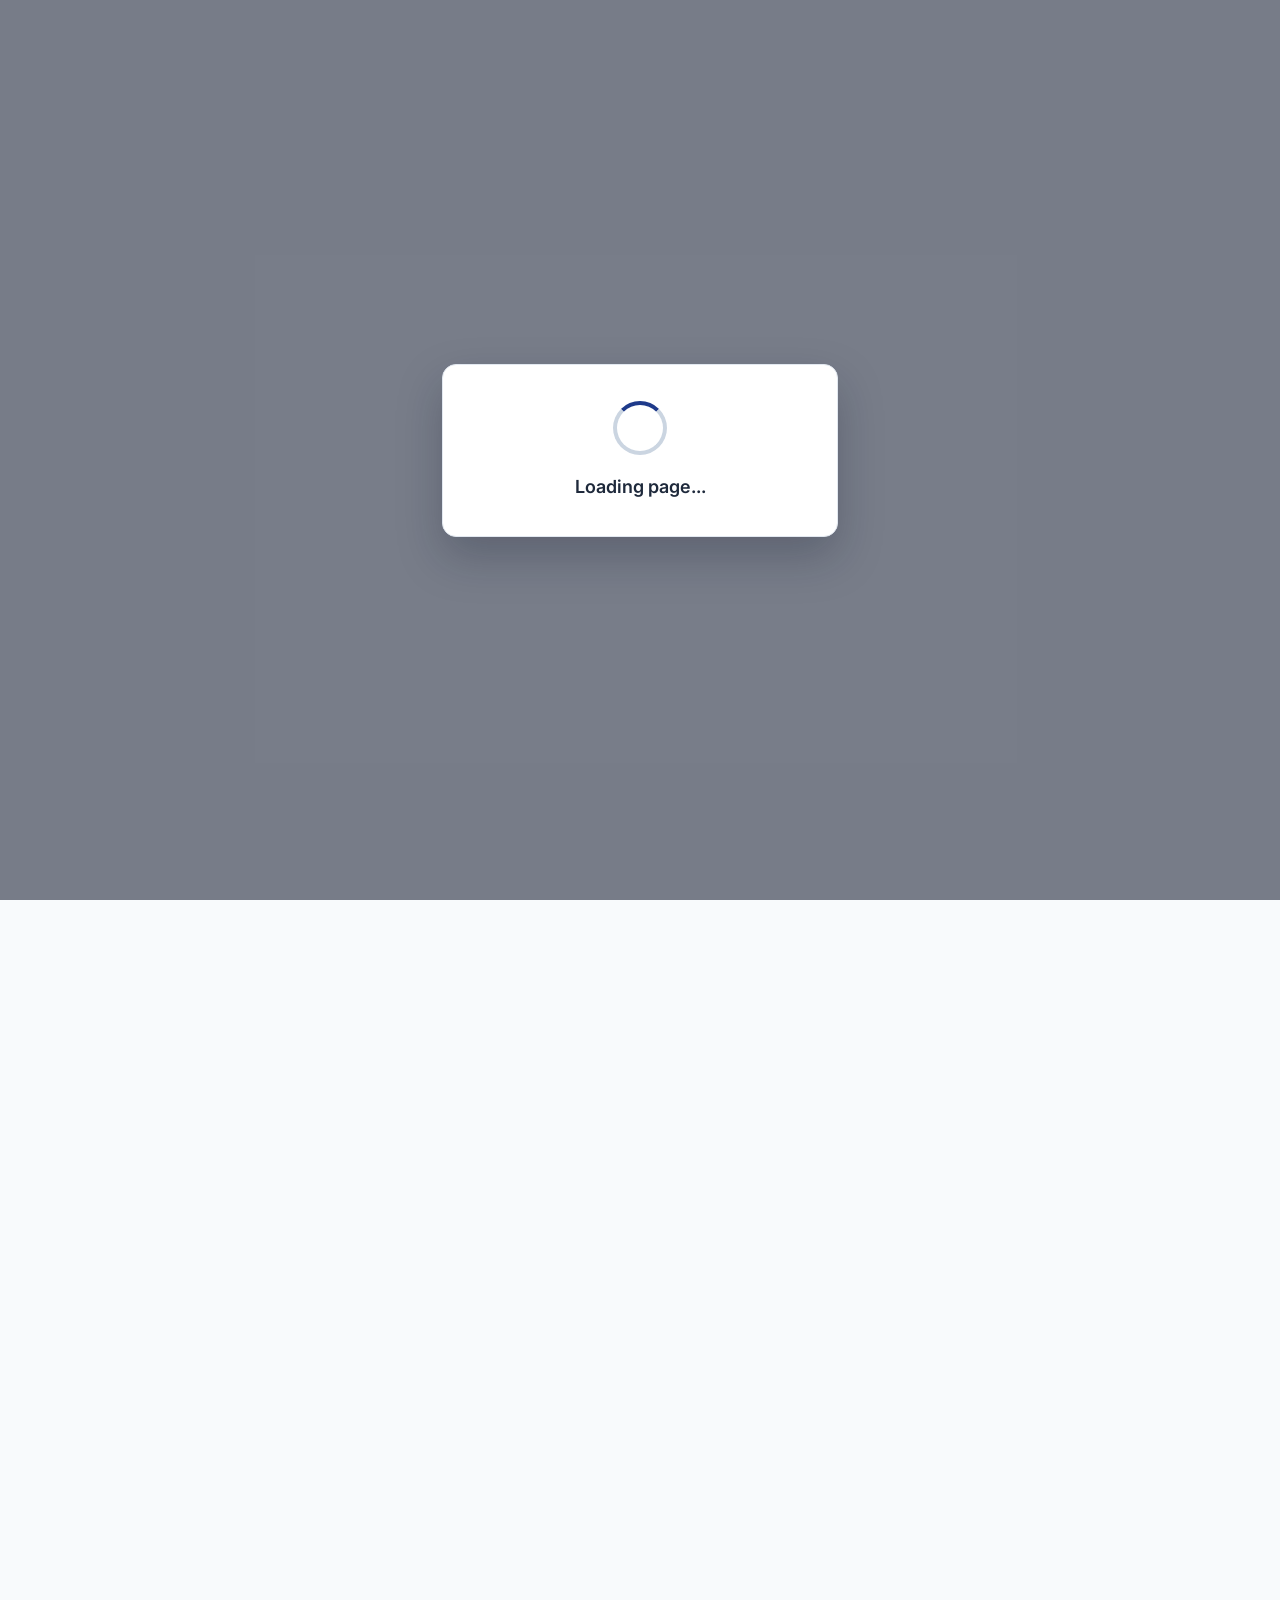
==== commit 1b3648f3: "Added project and blog lists pages with links to specific entries.  Added a loading logic to ensure " ====
--- a/about.html
+++ b/about.html
@@ -2,6 +2,7 @@
 <html lang="en">
   <head>
     <meta charset="UTF-8" />
+    <script src="scripts/page-loader-start.js?v=2"></script>
     <meta name="viewport" content="width=device-width, initial-scale=1.0" />
     <meta name="description" content="About Charles Dail - Learn about my 25+ years of experience in engineering leadership, software architecture, and healthcare technology innovation. Passionate about building great teams and transformative solutions." />
     <meta name="keywords" content="about charles dail, software engineering leader, career background, leadership philosophy, healthcare software" />
@@ -28,9 +29,15 @@
       integrity="sha384-sRIl4kxILFvY47J16cr9ZwB07vP4J8+LH7qKQnuqkuIAvNWLzeN8tE5YBujZqJLB"
       crossorigin="anonymous"
     />
-    <link rel="stylesheet" href="styles/style.css" />
+    <link rel="stylesheet" href="styles/style.css?v=3" />
   </head>
   <body>
+    <div id="page-loader" class="page-loader" role="status" aria-live="polite">
+      <div class="page-loader-dialog">
+        <span class="page-loader-spinner" aria-hidden="true"></span>
+        <span>Loading page...</span>
+      </div>
+    </div>
     <div data-include="partials/header.html"></div>
     <main class="container-fluid px-1" role="main">
         <section>
@@ -77,5 +84,6 @@
       crossorigin="anonymous"
     ></script>
     <script src="scripts/includes.js"></script>
+    <script src="scripts/page-ready.js?v=2"></script>
   </body>
 </html>
--- a/styles/style.css
+++ b/styles/style.css
@@ -79,6 +79,68 @@
   min-height: 100vh;
   display: flex;
   flex-direction: column;
+}
+
+.page-loading body {
+  overflow: hidden;
+}
+
+.page-loading body > :not(.page-loader) {
+  visibility: hidden;
+}
+
+.page-loader {
+  display: none;
+}
+
+.page-loading .page-loader {
+  align-items: center;
+  background: rgba(15, 23, 42, 0.55);
+  display: flex;
+  inset: 0;
+  justify-content: center;
+  padding: 1.5rem;
+  position: fixed;
+  z-index: 9999;
+}
+
+.page-loader-dialog {
+  align-items: center;
+  background: var(--bg-primary);
+  border: 1px solid var(--gray-200);
+  border-radius: 14px;
+  box-shadow: 0 20px 45px rgba(15, 23, 42, 0.25);
+  color: var(--primary-blue-dark);
+  display: flex;
+  flex-direction: column;
+  font-size: var(--font-lg);
+  font-weight: var(--font-weight-semibold);
+  gap: 1rem;
+  max-width: 22rem;
+  padding: 2rem;
+  text-align: center;
+  width: 100%;
+}
+
+.page-loader-spinner {
+  animation: page-loader-spin 0.8s linear infinite;
+  border: 4px solid var(--gray-300);
+  border-radius: 50%;
+  border-top-color: var(--primary-blue);
+  height: 3rem;
+  width: 3rem;
+}
+
+@keyframes page-loader-spin {
+  to {
+    transform: rotate(360deg);
+  }
+}
+
+@media (prefers-reduced-motion: reduce) {
+  .page-loader-spinner {
+    animation: none;
+  }
 }
 
 main {
@@ -409,6 +471,8 @@
   border: 1px solid var(--gray-200);
   border-radius: 12px;
   overflow: hidden;
+  display: flex;
+  flex-direction: column;
   transition: all 0.3s ease;
   box-shadow: 0 2px 8px rgba(0, 0, 0, 0.05);
 }
@@ -429,18 +493,36 @@
 }
 
 .portfolio-icon {
+  align-items: center;
   font-size: 2rem;
   color: var(--secondary-teal-light);
-}
-
+  display: inline-flex;
+  flex: 0 0 2rem;
+  height: 2rem;
+  justify-content: center;
+  line-height: 1;
+  width: 2rem;
+}
+
+.portfolio-card-title,
+.portfolio-card-header h2,
 .portfolio-card-header h3 {
+  align-items: center;
+  display: flex;
+  line-height: 1.2;
   margin: 0;
   font-size: var(--font-xl);
-  color: white;
+  color: #ffffff !important;
+  -webkit-text-fill-color: #ffffff !important;
+}
+
+.blog-card-header {
+  background: linear-gradient(135deg, var(--primary-blue-dark) 0%, var(--accent-purple) 100%);
 }
 
 .portfolio-card-body {
   padding: 1.5rem;
+  flex: 1;
 }
 
 .portfolio-card-body p {
@@ -488,6 +570,150 @@
   font-size: var(--font-sm);
 }
 
+.content-status {
+  background: var(--bg-primary);
+  border: 1px solid var(--gray-200);
+  border-radius: 12px;
+  color: var(--text-secondary);
+  margin-top: 2rem;
+  padding: 2rem;
+  text-align: center;
+}
+
+.content-status-error {
+  border-left: 4px solid var(--error);
+}
+
+.content-status-empty {
+  border-left: 4px solid var(--info);
+}
+
+.content-status-title {
+  color: var(--primary-blue-dark);
+  font-size: var(--font-2xl);
+  margin-bottom: 1rem;
+}
+
+.content-status p {
+  margin-bottom: 1.5rem;
+}
+
+.project-back-link {
+  display: inline-flex;
+  align-items: center;
+  gap: 0.5rem;
+  font-weight: var(--font-weight-semibold);
+  margin-bottom: 1.5rem;
+}
+
+.project-detail {
+  background: var(--bg-primary);
+  border: 1px solid var(--gray-200);
+  border-radius: 12px;
+  box-shadow: 0 2px 8px rgba(0, 0, 0, 0.05);
+  padding: 2rem;
+}
+
+.project-summary {
+  color: var(--text-secondary);
+  font-size: var(--font-xl);
+  line-height: var(--line-height-relaxed);
+  margin-bottom: 1.5rem;
+}
+
+.project-section {
+  margin-top: 2rem;
+}
+
+.project-section .page-content:last-child {
+  margin-bottom: 0;
+}
+
+.project-actions {
+  display: flex;
+  flex-wrap: wrap;
+  gap: 1rem;
+  margin-bottom: 2rem;
+}
+
+.project-highlights {
+  color: var(--text-secondary);
+  font-size: var(--font-lg);
+  line-height: var(--line-height-relaxed);
+  margin-bottom: 0;
+  padding-left: 1.5rem;
+}
+
+.project-highlights li {
+  margin-bottom: 0.75rem;
+}
+
+.project-tech-tags {
+  margin-bottom: 0;
+}
+
+.project-gallery {
+  display: grid;
+  grid-template-columns: repeat(auto-fit, minmax(280px, 1fr));
+  gap: 1.5rem;
+}
+
+.project-image {
+  background: var(--bg-secondary);
+  border: 1px solid var(--gray-200);
+  border-radius: 10px;
+  margin: 0;
+  overflow: hidden;
+}
+
+.project-image img {
+  display: block;
+  height: auto;
+  width: 100%;
+}
+
+.project-image figcaption {
+  color: var(--text-muted);
+  font-size: var(--font-sm);
+  padding: 0.75rem 1rem;
+}
+
+.blog-metadata,
+.blog-post-metadata {
+  color: var(--text-muted);
+  font-size: var(--font-sm);
+  font-weight: var(--font-weight-medium);
+}
+
+.portfolio-card-body .blog-metadata {
+  color: var(--text-muted);
+  font-size: var(--font-sm);
+  margin-bottom: 0.75rem;
+}
+
+.blog-post-metadata {
+  margin-bottom: 1rem;
+}
+
+.blog-post-tags {
+  border-bottom: 1px solid var(--gray-200);
+  margin-bottom: 2rem;
+  padding-bottom: 1.5rem;
+}
+
+.blog-post-section {
+  max-width: 850px;
+}
+
+.btn-primary-custom:focus-visible,
+.btn-secondary-custom:focus-visible,
+.btn-outline-custom:focus-visible,
+.project-back-link:focus-visible,
+.nav-link-custom:focus-visible {
+  outline: 3px solid var(--primary-blue);
+  outline-offset: 3px;
+}
+
 /* Header and Navigation */
 header {
   background: var(--bg-primary);
@@ -557,4 +783,22 @@
   .portfolio-grid {
     grid-template-columns: 1fr;
   }
-}
+
+  .project-detail {
+    padding: 1.25rem;
+  }
+
+  .project-actions {
+    flex-direction: column;
+  }
+
+  .project-actions .btn-primary-custom,
+  .project-actions .btn-secondary-custom {
+    text-align: center;
+    width: 100%;
+  }
+
+  .project-gallery {
+    grid-template-columns: 1fr;
+  }
+}
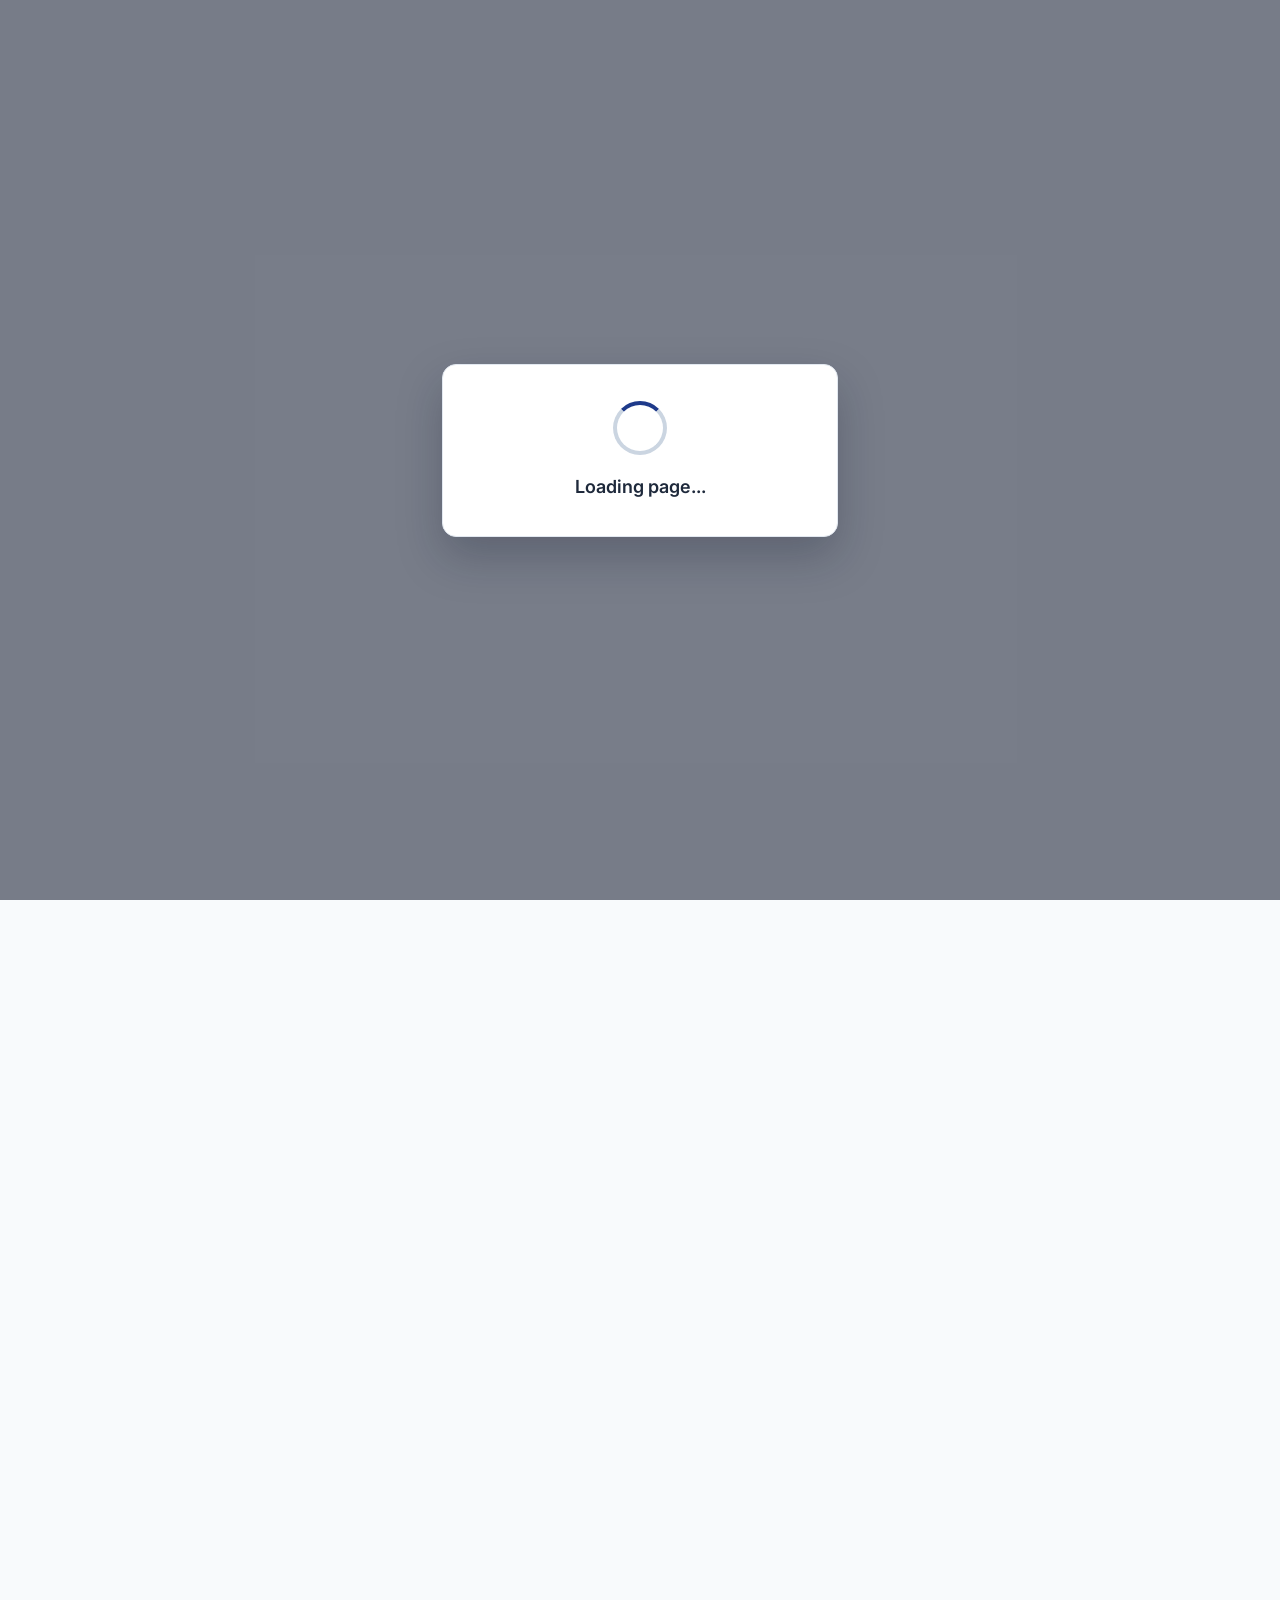
==== commit 03b30e32: "Added resume and updated landing page." ====
--- a/about.html
+++ b/about.html
@@ -29,7 +29,7 @@
       integrity="sha384-sRIl4kxILFvY47J16cr9ZwB07vP4J8+LH7qKQnuqkuIAvNWLzeN8tE5YBujZqJLB"
       crossorigin="anonymous"
     />
-    <link rel="stylesheet" href="styles/style.css?v=3" />
+    <link rel="stylesheet" href="styles/style.css?v=5" />
   </head>
   <body>
     <div id="page-loader" class="page-loader" role="status" aria-live="polite">
@@ -44,10 +44,21 @@
           <h1 class="page-title color-primary">About Me</h1>
           
           <div class="about-summary">
-            <h2 class="color-secondary">Engineering Leader | Software Architect | Agile Champion</h2>
-            <p class="page-content">
-              I'm Charles Dail (most people call me Tony), a hands-on engineering leader with over 25 years of experience building and modernizing enterprise healthcare software. I specialize in guiding cross-functional teams, designing scalable architectures, and delivering high-quality solutions across mobile, web, API, and cloud platforms.
-            </p>
+            <img
+              src="images/charlesdail.jpg"
+              alt="Portrait of Charles Dail"
+              class="about-profile-image"
+              width="160"
+              height="160"
+              loading="eager"
+              fetchpriority="high"
+            />
+            <div class="about-summary-content">
+              <h2 class="color-secondary">Engineering Leader | Software Architect | Agile Champion</h2>
+              <p class="page-content">
+                I'm Charles Dail (most people call me Tony), a hands-on engineering leader with over 25 years of experience building and modernizing enterprise healthcare software. I specialize in guiding cross-functional teams, designing scalable architectures, and delivering high-quality solutions across mobile, web, API, and cloud platforms.
+              </p>
+            </div>
           </div>
 
           <h3 class="section-heading">Professional Focus</h3>
@@ -84,6 +95,6 @@
       crossorigin="anonymous"
     ></script>
     <script src="scripts/includes.js"></script>
-    <script src="scripts/page-ready.js?v=2"></script>
+    <script src="scripts/page-ready.js?v=3"></script>
   </body>
 </html>
--- a/styles/style.css
+++ b/styles/style.css
@@ -217,83 +217,58 @@
   margin-bottom: 1.5rem;
 }
 
-.skills-container {
+.expertise-grid {
   display: grid;
-  grid-template-columns: repeat(auto-fit, minmax(150px, 1fr));
-  gap: 20px;
+  grid-template-columns: repeat(2, minmax(0, 1fr));
+  gap: 1.5rem;
   width: 100%;
-  max-width: 900px;
-}
-
-.skill-card {
+}
+
+.expertise-card {
   background: var(--bg-primary);
-  padding: 20px;
-  border-radius: 10px;
+  border: 1px solid var(--gray-200);
+  border-radius: 12px;
+  box-shadow: 0 4px 6px rgba(0, 0, 0, 0.05);
+  padding: 1.5rem;
+}
+
+.expertise-card-wide {
+  grid-column: 1 / -1;
+}
+
+.expertise-card h3 {
+  align-items: center;
+  border-bottom: 2px solid var(--secondary-teal);
+  display: flex;
+  font-size: var(--font-xl);
+  gap: 0.75rem;
+  margin-bottom: 1rem;
+  padding-bottom: 0.75rem;
+}
+
+.expertise-card h3 i {
+  color: var(--accent-purple);
+  flex: 0 0 1.5rem;
   text-align: center;
-  box-shadow: 0 4px 6px rgba(0, 0, 0, 0.05);
-  transition:
-    transform 0.2s ease,
-    box-shadow 0.2s ease;
-  border: 1px solid var(--gray-200);
-}
-
-.skill-card:hover {
-  transform: translateY(-5px);
-  box-shadow: 0 8px 15px rgba(0, 0, 0, 0.1);
-  border-color: var(--secondary-teal);
-}
-
-.skill-card i {
-  font-size: 3rem;
-  margin-bottom: 15px;
-}
-
-.skill-card span {
-  display: block;
-  font-weight: var(--font-weight-semibold);
-  font-size: var(--font-lg);
-  color: var(--text-primary);
-}
-
-/* Brand Colors for Icons */
-.html-icon {
-  color: var(--html-color);
-}
-.css-icon {
-  color: var(--css-color);
-}
-.js-icon {
-  color: var(--js-color);
-}
-.react-icon {
-  color: var(--react-color);
-}
-.node-icon {
-  color: var(--node-color);
-}
-.python-icon {
-  color: var(--python-color);
-}
-.linux-icon {
-  color: var(--gray-800);
-}
-.apple-icon {
-  color: var(--gray-700);
-}
-.windows-icon {
-  color: #0078D4;
-}
-.android-icon {
-  color: #3DDC84;
-}
-.docker-icon {
-  color: #2496ED;
-}
-.atlassian-icon {
-  color: #0052CC;
-}
-.github-icon {
-  color: var(--gray-900);
+}
+
+.expertise-list {
+  display: flex;
+  flex-wrap: wrap;
+  gap: 0.625rem;
+  list-style: none;
+  margin: 0;
+  padding: 0;
+}
+
+.expertise-list li {
+  background: var(--bg-tertiary);
+  border: 1px solid var(--gray-300);
+  border-radius: 6px;
+  color: var(--primary-blue);
+  font-size: var(--font-sm);
+  font-weight: var(--font-weight-medium);
+  padding: 0.4rem 0.75rem;
 }
 
 /* Buttons and CTAs */
@@ -435,17 +410,38 @@
 
 /* About Page Sections */
 .about-summary {
+  align-items: center;
   background: var(--bg-tertiary);
+  border-left: 4px solid var(--secondary-teal);
+  border-radius: 12px;
+  display: flex;
+  gap: 2rem;
+  margin-bottom: 2rem;
   padding: 2rem;
-  border-radius: 12px;
-  margin-bottom: 2rem;
-  border-left: 4px solid var(--secondary-teal);
+}
+
+.about-profile-image {
+  border: 4px solid var(--bg-primary);
+  border-radius: 50%;
+  box-shadow: 0 4px 14px rgba(15, 23, 42, 0.18);
+  flex: 0 0 160px;
+  height: 160px;
+  object-fit: cover;
+  width: 160px;
+}
+
+.about-summary-content {
+  flex: 1;
 }
 
 .about-summary h2 {
   font-size: var(--font-2xl);
   color: var(--primary-blue);
   margin-bottom: 1rem;
+}
+
+.about-summary .page-content {
+  margin-bottom: 0;
 }
 
 .section-heading {
@@ -705,6 +701,41 @@
   max-width: 850px;
 }
 
+.resume-viewer {
+  background: var(--bg-primary);
+  border: 1px solid var(--gray-200);
+  border-radius: 12px;
+  box-shadow: 0 2px 8px rgba(0, 0, 0, 0.05);
+  overflow: hidden;
+}
+
+.resume-actions {
+  align-items: center;
+  background: var(--bg-secondary);
+  border-bottom: 1px solid var(--gray-200);
+  display: flex;
+  flex-wrap: wrap;
+  gap: 1rem;
+  padding: 1rem;
+}
+
+.resume-pages {
+  align-items: center;
+  background: var(--gray-300);
+  display: flex;
+  flex-direction: column;
+  gap: 1rem;
+  padding: 1rem;
+}
+
+.resume-page {
+  background: white;
+  box-shadow: 0 4px 16px rgba(15, 23, 42, 0.18);
+  display: block;
+  height: auto !important;
+  max-width: 100%;
+}
+
 .btn-primary-custom:focus-visible,
 .btn-secondary-custom:focus-visible,
 .btn-outline-custom:focus-visible,
@@ -784,6 +815,26 @@
     grid-template-columns: 1fr;
   }
 
+  .expertise-grid {
+    grid-template-columns: 1fr;
+  }
+
+  .expertise-card-wide {
+    grid-column: auto;
+  }
+
+  .about-summary {
+    align-items: center;
+    flex-direction: column;
+    text-align: center;
+  }
+
+  .about-profile-image {
+    flex-basis: 140px;
+    height: 140px;
+    width: 140px;
+  }
+
   .project-detail {
     padding: 1.25rem;
   }
@@ -801,4 +852,13 @@
   .project-gallery {
     grid-template-columns: 1fr;
   }
-}
+
+  .resume-actions {
+    align-items: stretch;
+    flex-direction: column;
+  }
+
+  .resume-pages {
+    padding: 0.5rem;
+  }
+}
